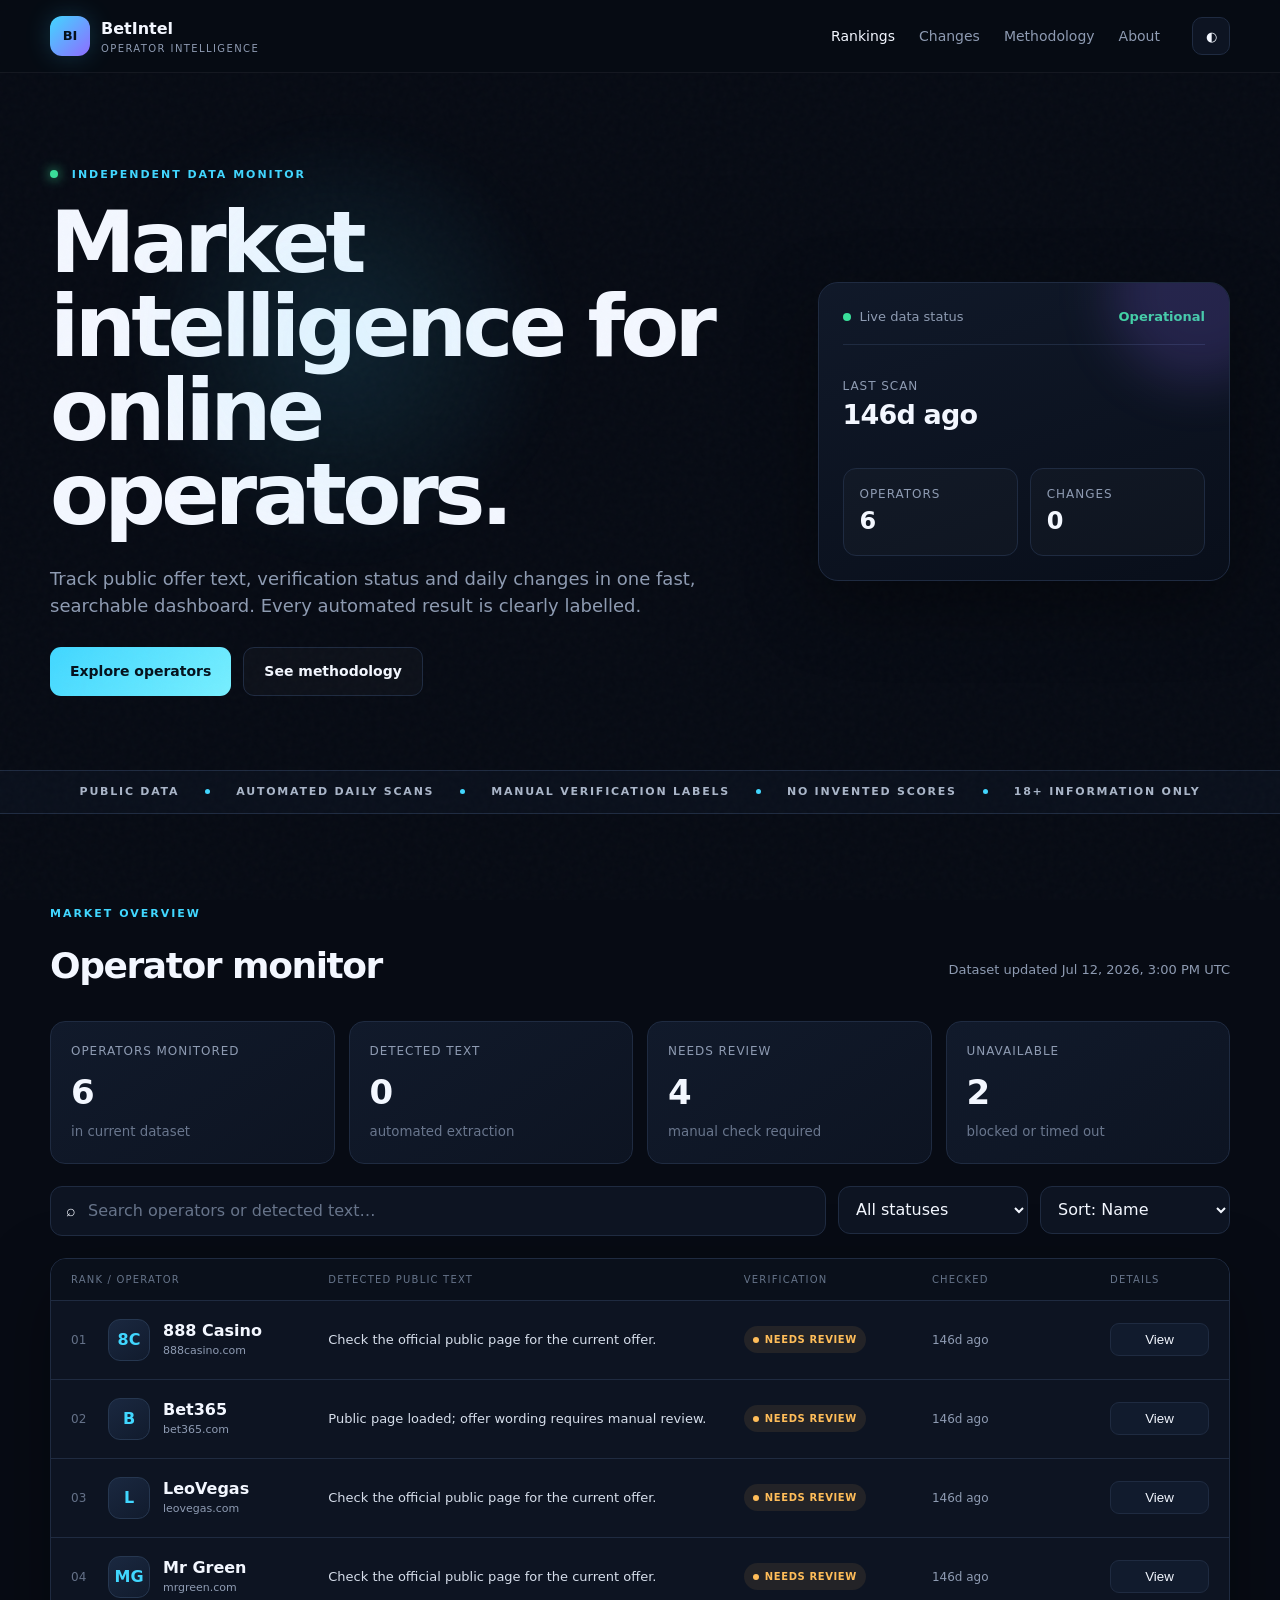
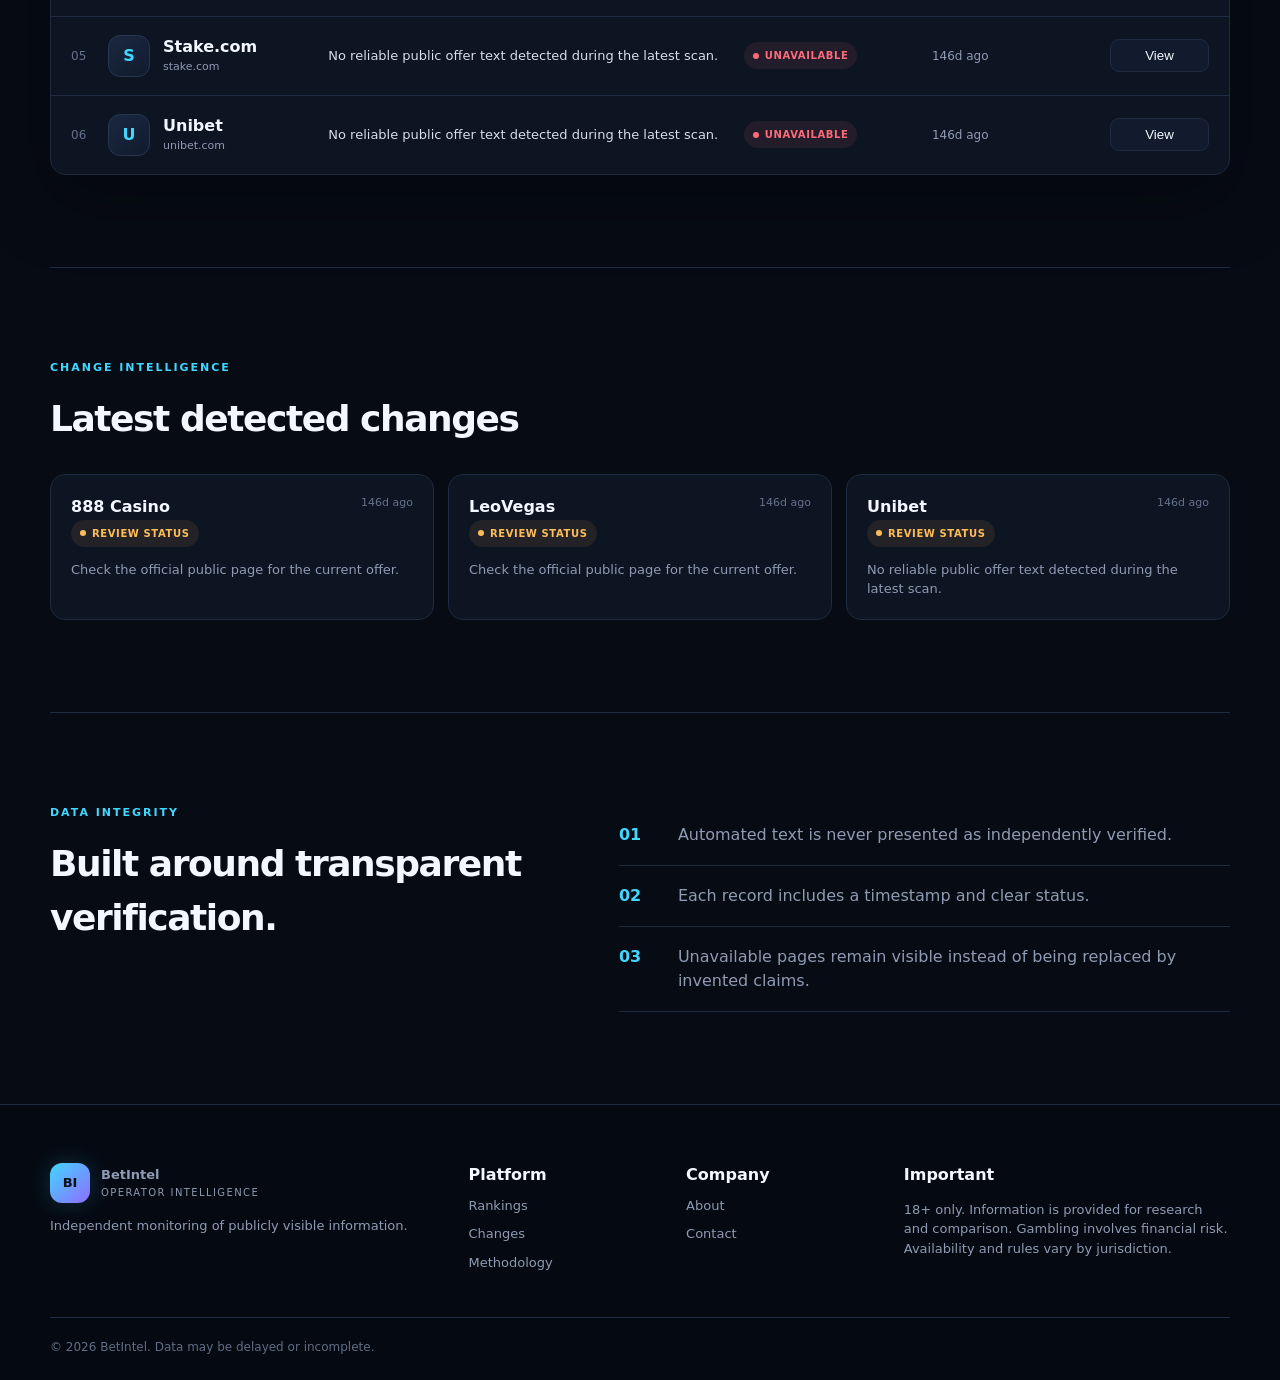
==== index.html @ 01977782 "Add files via upload" ====
<!doctype html>
<html lang="en">
<head>
  <meta charset="utf-8">
  <meta name="viewport" content="width=device-width,initial-scale=1">
  <meta name="description" content="BetIntel is an independent data dashboard monitoring publicly visible operator information, verification status and changes.">
  <meta name="theme-color" content="#070b14">
  <title>BetIntel — Operator Intelligence</title>
  <link rel="icon" href="assets/favicon.svg" type="image/svg+xml">
  <link rel="stylesheet" href="styles.css">
  <script src="app.js" defer></script>
</head>
<body>
  <div class="noise" aria-hidden="true"></div>
  <header class="topbar">
    <a class="brand" href="#top" aria-label="BetIntel home">
      <span class="brand-mark">BI</span>
      <span><strong>BetIntel</strong><small>Operator Intelligence</small></span>
    </a>
    <nav class="topnav" aria-label="Primary navigation">
      <a class="active" href="#rankings">Rankings</a>
      <a href="#changes">Changes</a>
      <a href="methodology.html">Methodology</a>
      <a href="about.html">About</a>
    </nav>
    <button id="theme-toggle" class="icon-button" type="button" aria-label="Toggle theme">◐</button>
  </header>

  <main id="top">
    <section class="hero wrap">
      <div class="hero-copy">
        <p class="kicker"><span></span> INDEPENDENT DATA MONITOR</p>
        <h1>Market intelligence for online operators.</h1>
        <p>Track public offer text, verification status and daily changes in one fast, searchable dashboard. Every automated result is clearly labelled.</p>
        <div class="hero-actions">
          <a class="primary-button" href="#rankings">Explore operators</a>
          <a class="secondary-button" href="methodology.html">See methodology</a>
        </div>
      </div>
      <div class="hero-panel">
        <div class="pulse-row"><span class="pulse"></span><span>Live data status</span><strong id="system-status">Loading</strong></div>
        <div class="big-stat"><span>Last scan</span><strong id="hero-updated">—</strong></div>
        <div class="mini-grid">
          <div><span>Operators</span><strong id="hero-operators">0</strong></div>
          <div><span>Changes</span><strong id="hero-changes">0</strong></div>
        </div>
      </div>
    </section>

    <section class="ticker" aria-label="Platform status">
      <div class="ticker-track">
        <span>PUBLIC DATA</span><i></i><span>AUTOMATED DAILY SCANS</span><i></i><span>MANUAL VERIFICATION LABELS</span><i></i><span>NO INVENTED SCORES</span><i></i><span>18+ INFORMATION ONLY</span>
      </div>
    </section>

    <section class="wrap dashboard" id="rankings">
      <div class="section-heading">
        <div><p class="kicker">MARKET OVERVIEW</p><h2>Operator monitor</h2></div>
        <p id="last-updated" class="update-label">Loading latest dataset…</p>
      </div>

      <div class="metric-grid">
        <article class="metric"><span>Operators monitored</span><strong id="metric-total">0</strong><small>in current dataset</small></article>
        <article class="metric"><span>Detected text</span><strong id="metric-detected">0</strong><small>automated extraction</small></article>
        <article class="metric"><span>Needs review</span><strong id="metric-review">0</strong><small>manual check required</small></article>
        <article class="metric"><span>Unavailable</span><strong id="metric-unavailable">0</strong><small>blocked or timed out</small></article>
      </div>

      <div class="controls">
        <label class="search-box"><span>⌕</span><input id="search-input" type="search" placeholder="Search operators or detected text…" autocomplete="off"></label>
        <select id="status-filter" aria-label="Filter by status">
          <option value="all">All statuses</option>
          <option value="scraped">Detected</option>
          <option value="needs-review">Needs review</option>
          <option value="unavailable">Unavailable</option>
        </select>
        <select id="sort-select" aria-label="Sort operators">
          <option value="name">Sort: Name</option>
          <option value="status">Sort: Status</option>
          <option value="recent">Sort: Most recent</option>
        </select>
      </div>

      <div class="table-shell">
        <div class="table-head">
          <span>Rank / Operator</span><span>Detected public text</span><span>Verification</span><span>Checked</span><span>Details</span>
        </div>
        <div id="operator-list" class="operator-list" aria-live="polite"></div>
        <div id="empty-state" class="empty-state" hidden><strong>No matching operators</strong><span>Try a different search or filter.</span></div>
      </div>
    </section>

    <section class="wrap change-section" id="changes">
      <div class="section-heading"><div><p class="kicker">CHANGE INTELLIGENCE</p><h2>Latest detected changes</h2></div></div>
      <div id="change-list" class="change-grid"></div>
    </section>

    <section class="wrap trust-strip">
      <div><p class="kicker">DATA INTEGRITY</p><h2>Built around transparent verification.</h2></div>
      <div class="trust-points">
        <p><strong>01</strong><span>Automated text is never presented as independently verified.</span></p>
        <p><strong>02</strong><span>Each record includes a timestamp and clear status.</span></p>
        <p><strong>03</strong><span>Unavailable pages remain visible instead of being replaced by invented claims.</span></p>
      </div>
    </section>
  </main>

  <footer>
    <div class="wrap footer-grid">
      <div><a class="brand footer-brand" href="#top"><span class="brand-mark">BI</span><span><strong>BetIntel</strong><small>Operator Intelligence</small></span></a><p>Independent monitoring of publicly visible information.</p></div>
      <div><strong>Platform</strong><a href="#rankings">Rankings</a><a href="#changes">Changes</a><a href="methodology.html">Methodology</a></div>
      <div><strong>Company</strong><a href="about.html">About</a><a href="contact.html">Contact</a></div>
      <div class="legal"><strong>Important</strong><p>18+ only. Information is provided for research and comparison. Gambling involves financial risk. Availability and rules vary by jurisdiction.</p></div>
    </div>
    <div class="wrap copyright">© <span id="year"></span> BetIntel. Data may be delayed or incomplete.</div>
  </footer>

  <dialog id="detail-dialog">
    <button id="dialog-close" class="dialog-close" aria-label="Close">×</button>
    <div id="dialog-content"></div>
  </dialog>
</body>
</html>
---- styles.css ----
:root{--bg:#070b14;--panel:#0d1422;--panel2:#111a2b;--line:#1f2b41;--text:#f3f7ff;--muted:#8e9bb2;--blue:#41d7ff;--violet:#8f6cff;--green:#39df9a;--amber:#ffbd59;--red:#ff6b7a;--shadow:0 24px 70px rgba(0,0,0,.35)}
*{box-sizing:border-box}html{scroll-behavior:smooth}body{margin:0;background:var(--bg);color:var(--text);font-family:Inter,ui-sans-serif,system-ui,-apple-system,BlinkMacSystemFont,"Segoe UI",sans-serif;line-height:1.5}.noise{position:fixed;inset:0;pointer-events:none;opacity:.035;background-image:url("data:image/svg+xml,%3Csvg viewBox='0 0 180 180' xmlns='http://www.w3.org/2000/svg'%3E%3Cfilter id='n'%3E%3CfeTurbulence type='fractalNoise' baseFrequency='.9' numOctaves='4' stitchTiles='stitch'/%3E%3C/filter%3E%3Crect width='100%25' height='100%25' filter='url(%23n)' opacity='.65'/%3E%3C/svg%3E")}.wrap{width:min(1180px,calc(100% - 40px));margin-inline:auto}.topbar{position:sticky;top:0;z-index:20;display:flex;align-items:center;gap:32px;padding:16px max(20px,calc((100% - 1180px)/2));background:rgba(7,11,20,.82);backdrop-filter:blur(18px);border-bottom:1px solid rgba(255,255,255,.06)}.brand{display:flex;align-items:center;gap:11px;color:var(--text);text-decoration:none;min-width:max-content}.brand-mark{display:grid;place-items:center;width:40px;height:40px;border-radius:12px;background:linear-gradient(135deg,var(--blue),var(--violet));color:#06101b;font-size:13px;font-weight:900;box-shadow:0 0 26px rgba(65,215,255,.2)}.brand strong,.brand small{display:block}.brand small{font-size:10px;letter-spacing:.14em;text-transform:uppercase;color:var(--muted)}.topnav{display:flex;gap:24px;margin-left:auto}.topnav a{color:var(--muted);text-decoration:none;font-size:14px}.topnav a:hover,.topnav a.active{color:var(--text)}.icon-button{border:1px solid var(--line);color:var(--text);background:var(--panel);width:38px;height:38px;border-radius:10px;cursor:pointer}.hero{min-height:610px;display:grid;grid-template-columns:1.25fr .75fr;gap:80px;align-items:center;padding-block:94px 74px}.hero:before{content:"";position:absolute;left:8%;top:100px;width:480px;height:480px;border-radius:50%;background:radial-gradient(circle,rgba(65,215,255,.12),transparent 65%);filter:blur(16px);pointer-events:none}.kicker{font-size:11px;letter-spacing:.18em;font-weight:800;color:var(--blue);margin:0 0 16px}.kicker span{display:inline-block;width:8px;height:8px;border-radius:50%;background:var(--green);box-shadow:0 0 12px var(--green);margin-right:8px}.hero h1{font-size:clamp(48px,7vw,86px);line-height:.98;letter-spacing:-.055em;margin:0;max-width:850px}.hero-copy>p:not(.kicker){font-size:18px;color:var(--muted);max-width:680px;margin:28px 0}.hero-actions{display:flex;gap:12px}.primary-button,.secondary-button{display:inline-flex;align-items:center;justify-content:center;padding:13px 20px;border-radius:11px;text-decoration:none;font-weight:750;font-size:14px}.primary-button{background:linear-gradient(135deg,var(--blue),#78efff);color:#04111d}.secondary-button{border:1px solid var(--line);color:var(--text);background:rgba(255,255,255,.025)}.hero-panel{position:relative;padding:24px;border:1px solid var(--line);border-radius:20px;background:linear-gradient(160deg,rgba(17,26,43,.96),rgba(9,15,27,.96));box-shadow:var(--shadow);overflow:hidden}.hero-panel:after{content:"";position:absolute;width:180px;height:180px;border-radius:50%;right:-60px;top:-80px;background:rgba(143,108,255,.18);filter:blur(25px)}.pulse-row{display:flex;align-items:center;gap:9px;color:var(--muted);font-size:13px;border-bottom:1px solid var(--line);padding-bottom:18px}.pulse-row strong{margin-left:auto;color:var(--green)}.pulse{width:8px;height:8px;border-radius:50%;background:var(--green);box-shadow:0 0 0 0 rgba(57,223,154,.5);animation:pulse 2s infinite}@keyframes pulse{70%{box-shadow:0 0 0 9px rgba(57,223,154,0)}}.big-stat{padding:32px 0}.big-stat span,.mini-grid span,.metric span{display:block;color:var(--muted);font-size:12px;text-transform:uppercase;letter-spacing:.08em}.big-stat strong{font-size:27px;letter-spacing:-.03em}.mini-grid{display:grid;grid-template-columns:1fr 1fr;gap:12px}.mini-grid div{padding:16px;border:1px solid var(--line);border-radius:13px;background:rgba(255,255,255,.02)}.mini-grid strong{font-size:24px}.ticker{border-block:1px solid var(--line);overflow:hidden;background:#0a101c}.ticker-track{display:flex;align-items:center;justify-content:center;gap:26px;min-width:max-content;padding:13px 24px;color:#aab6c9;font-size:11px;font-weight:800;letter-spacing:.16em}.ticker i{width:5px;height:5px;border-radius:50%;background:var(--blue)}.dashboard,.change-section,.trust-strip{padding-block:92px}.section-heading{display:flex;align-items:end;justify-content:space-between;gap:24px;margin-bottom:28px}.section-heading h2,.trust-strip h2{font-size:36px;letter-spacing:-.04em;margin:0}.update-label{color:var(--muted);font-size:13px}.metric-grid{display:grid;grid-template-columns:repeat(4,1fr);gap:14px;margin-bottom:20px}.metric{padding:20px;border:1px solid var(--line);border-radius:15px;background:linear-gradient(145deg,var(--panel2),var(--panel))}.metric strong{display:block;font-size:34px;margin:7px 0 1px}.metric small{color:#69768d}.controls{display:grid;grid-template-columns:1fr 190px 190px;gap:12px;margin:22px 0}.search-box{display:flex;align-items:center;gap:10px;padding:0 15px;border:1px solid var(--line);border-radius:12px;background:var(--panel)}.search-box input,select{width:100%;height:48px;border:0;outline:0;background:transparent;color:var(--text);font:inherit}.search-box input::placeholder{color:#67748a}select{padding:0 13px;border:1px solid var(--line);border-radius:12px;background:var(--panel)}select option{background:var(--panel)}.table-shell{border:1px solid var(--line);border-radius:16px;overflow:hidden;background:var(--panel);box-shadow:var(--shadow)}.table-head,.operator-row{display:grid;grid-template-columns:1.2fr 2fr .85fr .8fr .5fr;gap:20px;align-items:center}.table-head{padding:13px 20px;background:#0a101b;color:#66748a;font-size:10px;text-transform:uppercase;letter-spacing:.12em}.operator-row{padding:18px 20px;border-top:1px solid var(--line);transition:.18s}.operator-row:hover{background:rgba(65,215,255,.025)}.operator-name{display:flex;align-items:center;gap:13px}.rank{color:#647188;font-size:12px;width:24px}.avatar{display:grid;place-items:center;width:42px;height:42px;border-radius:12px;background:linear-gradient(145deg,#1a2840,#111b2d);border:1px solid #263750;font-weight:850;color:var(--blue)}.operator-name strong,.operator-name small{display:block}.operator-name small{color:var(--muted);font-size:11px}.offer-text{color:#d6deeb;font-size:13px}.badge{display:inline-flex;align-items:center;gap:6px;width:max-content;padding:6px 9px;border-radius:99px;font-size:10px;font-weight:850;text-transform:uppercase;letter-spacing:.06em}.badge:before{content:"";width:6px;height:6px;border-radius:50%;background:currentColor}.badge.scraped{color:var(--green);background:rgba(57,223,154,.09)}.badge.needs-review{color:var(--amber);background:rgba(255,189,89,.09)}.badge.unavailable{color:var(--red);background:rgba(255,107,122,.09)}.checked{font-size:12px;color:var(--muted)}.detail-button{border:1px solid var(--line);background:#111b2d;color:var(--text);padding:8px 10px;border-radius:9px;cursor:pointer}.empty-state{padding:50px;text-align:center}.empty-state strong,.empty-state span{display:block}.empty-state span{color:var(--muted)}.change-section{border-top:1px solid var(--line)}.change-grid{display:grid;grid-template-columns:repeat(3,1fr);gap:14px}.change-card{padding:20px;border:1px solid var(--line);border-radius:15px;background:var(--panel)}.change-card .change-top{display:flex;justify-content:space-between;gap:20px}.change-card p{color:var(--muted);font-size:13px;margin-bottom:0}.change-card time{color:#65738a;font-size:11px}.trust-strip{display:grid;grid-template-columns:1fr 1.25fr;gap:80px;border-top:1px solid var(--line)}.trust-points p{display:grid;grid-template-columns:44px 1fr;gap:15px;margin:0;padding:18px 0;border-bottom:1px solid var(--line)}.trust-points strong{color:var(--blue)}.trust-points span{color:var(--muted)}footer{border-top:1px solid var(--line);background:#050912;padding:58px 0 24px}.footer-grid{display:grid;grid-template-columns:1.5fr .7fr .7fr 1.3fr;gap:42px}.footer-grid>div>a:not(.brand),.footer-grid>div>strong{display:block;margin-bottom:9px}.footer-grid a{color:var(--muted);text-decoration:none;font-size:13px}.footer-grid p{color:var(--muted);font-size:13px}.copyright{border-top:1px solid var(--line);margin-top:36px;padding-top:20px;color:#5f6d83;font-size:12px}dialog{width:min(620px,calc(100% - 28px));border:1px solid var(--line);border-radius:18px;background:var(--panel);color:var(--text);padding:28px;box-shadow:0 30px 100px #000}dialog::backdrop{background:rgba(2,5,10,.76);backdrop-filter:blur(7px)}.dialog-close{float:right;border:0;background:transparent;color:var(--muted);font-size:28px;cursor:pointer}.dialog-grid{display:grid;grid-template-columns:1fr 1fr;gap:12px;margin-top:20px}.dialog-field{padding:14px;border:1px solid var(--line);border-radius:12px}.dialog-field span,.dialog-field strong{display:block}.dialog-field span{font-size:10px;text-transform:uppercase;color:var(--muted);letter-spacing:.08em}.dialog-offer{padding:18px;border-radius:13px;background:#09111f;border:1px solid var(--line);margin-top:18px;color:#dce5f4}.static-page{padding:90px 0;min-height:70vh}.static-page h1{font-size:58px;letter-spacing:-.05em}.static-page h2{margin-top:40px}.static-page p,.static-page li{color:var(--muted);max-width:760px}.static-card{padding:24px;border:1px solid var(--line);border-radius:16px;background:var(--panel);margin:18px 0}
body.light{--bg:#f4f7fb;--panel:#fff;--panel2:#f9fbfe;--line:#dce3ed;--text:#101827;--muted:#647087;--shadow:0 24px 70px rgba(40,55,80,.12)}body.light .topbar{background:rgba(244,247,251,.84)}body.light footer{background:#eef2f8}body.light .table-head,body.light .ticker{background:#eef3f9}body.light .offer-text{color:#29364a}
@media(max-width:900px){.topnav{display:none}.hero{grid-template-columns:1fr;gap:40px;min-height:auto;padding-top:70px}.hero-panel{max-width:600px}.metric-grid{grid-template-columns:1fr 1fr}.table-head{display:none}.operator-row{grid-template-columns:1fr auto}.operator-row>:nth-child(2){grid-column:1/-1}.operator-row>:nth-child(4){display:none}.operator-row>:nth-child(3){grid-column:1}.operator-row>:nth-child(5){grid-column:2;grid-row:1}.change-grid{grid-template-columns:1fr 1fr}.trust-strip{grid-template-columns:1fr;gap:30px}.footer-grid{grid-template-columns:1fr 1fr}}
@media(max-width:620px){.wrap{width:min(100% - 24px,1180px)}.topbar{padding:12px}.brand small{display:none}.hero{padding-block:58px}.hero h1{font-size:48px}.hero-actions{flex-direction:column;align-items:stretch}.metric-grid,.change-grid,.footer-grid,.dialog-grid{grid-template-columns:1fr}.controls{grid-template-columns:1fr}.section-heading{align-items:start;flex-direction:column}.operator-row{padding:15px}.offer-text{font-size:12px}.ticker-track{justify-content:flex-start}.static-page h1{font-size:43px}}
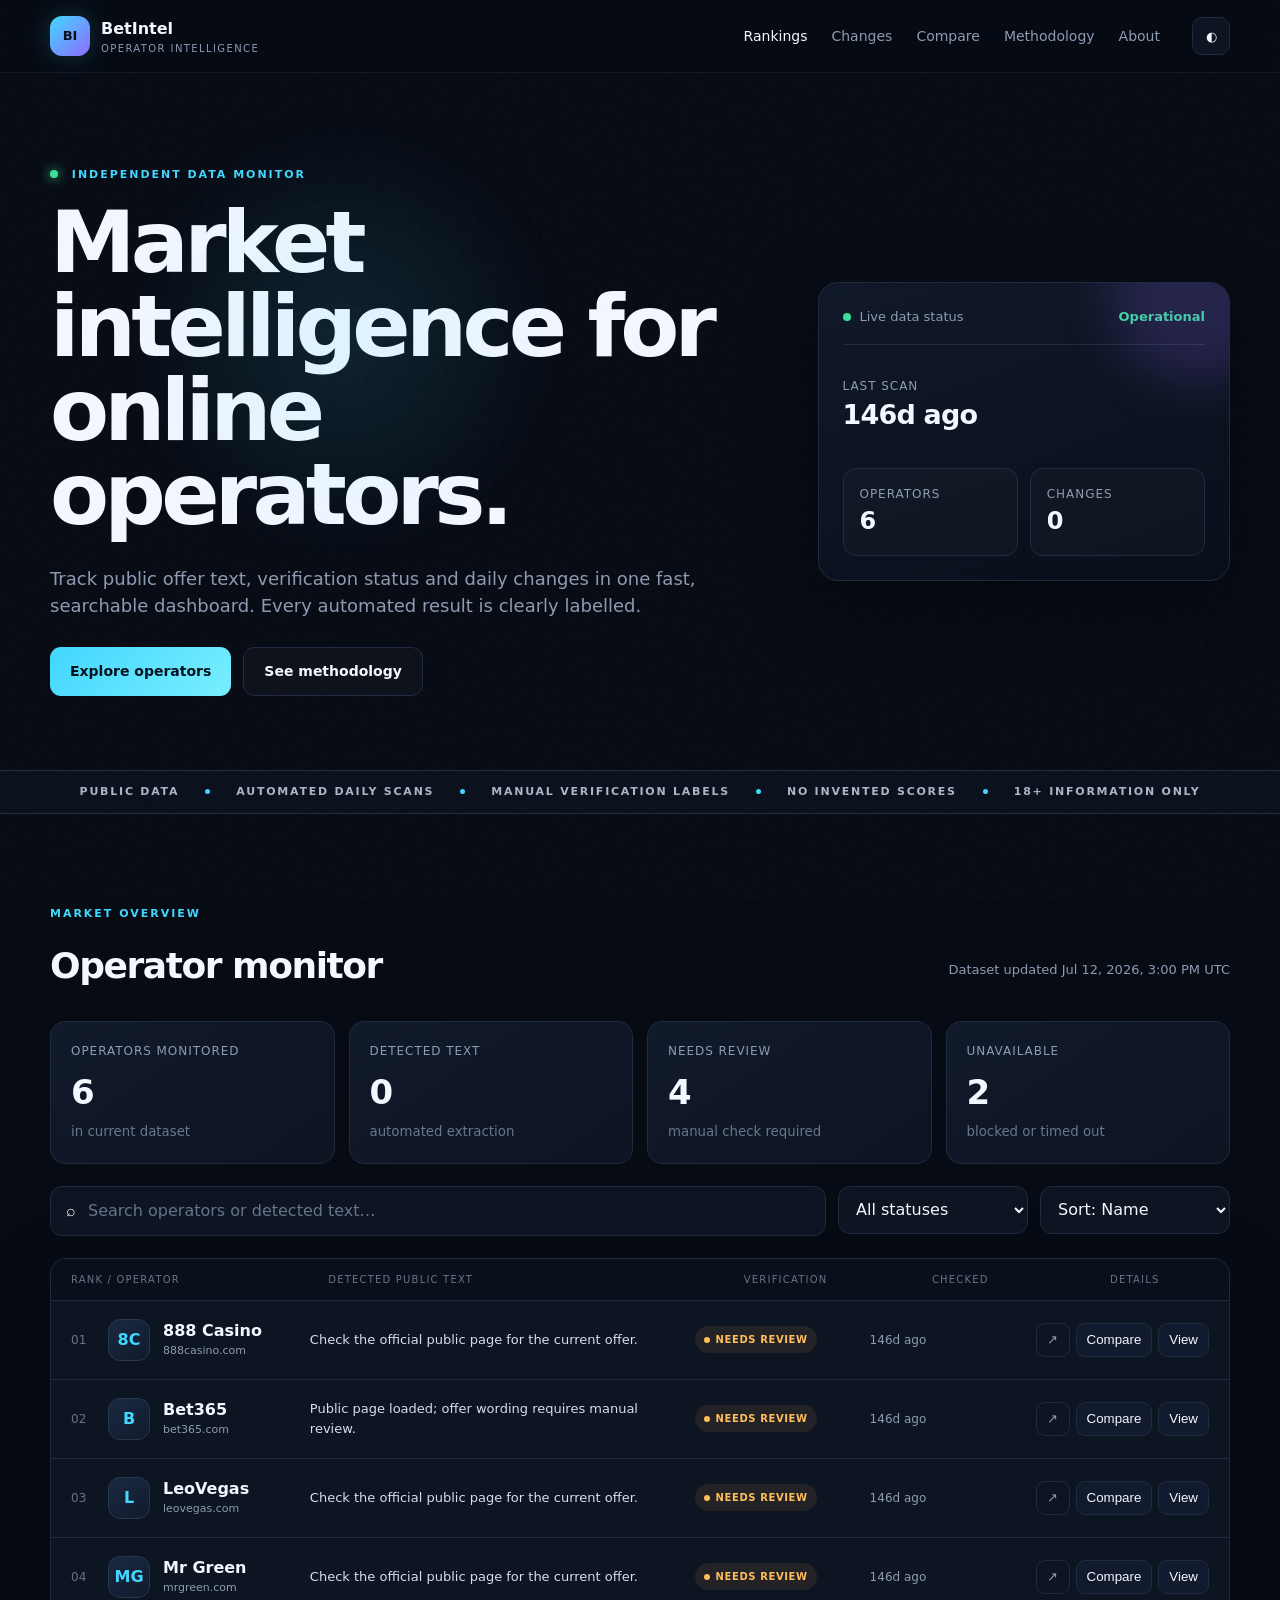
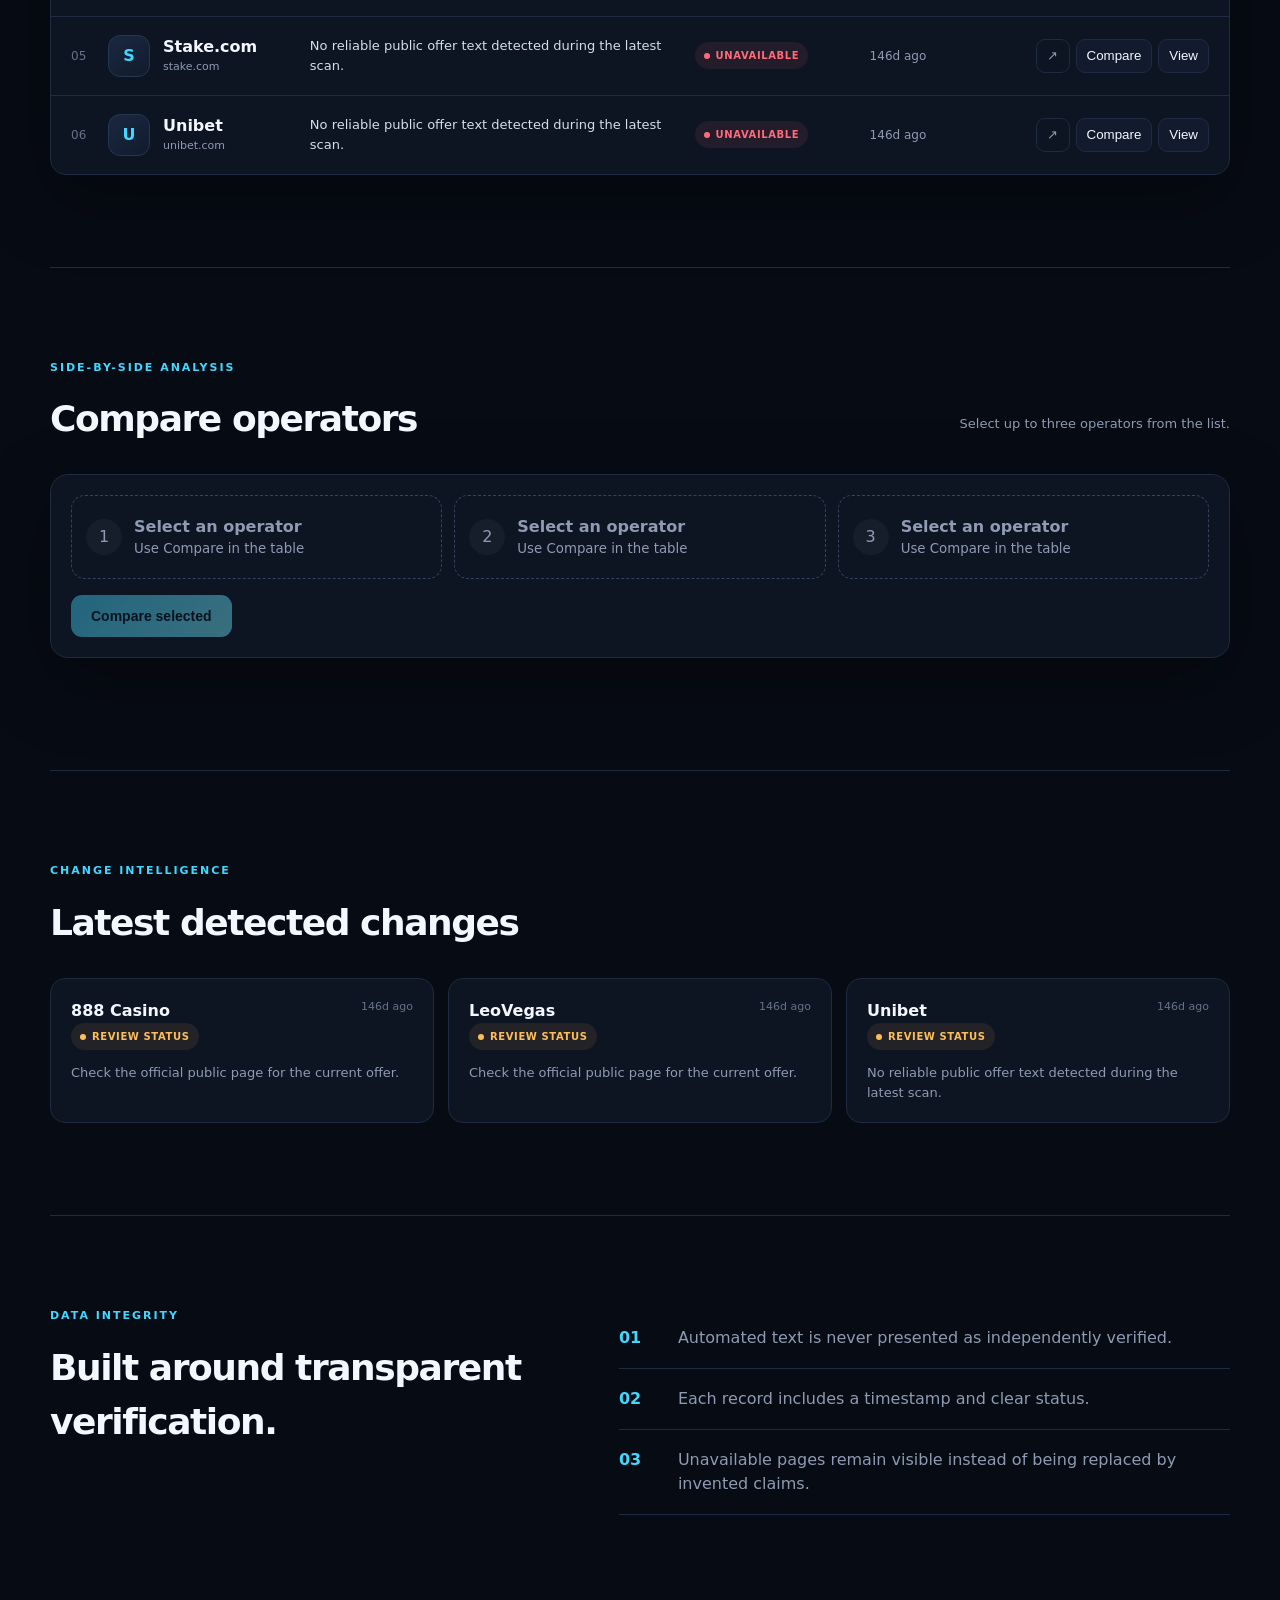
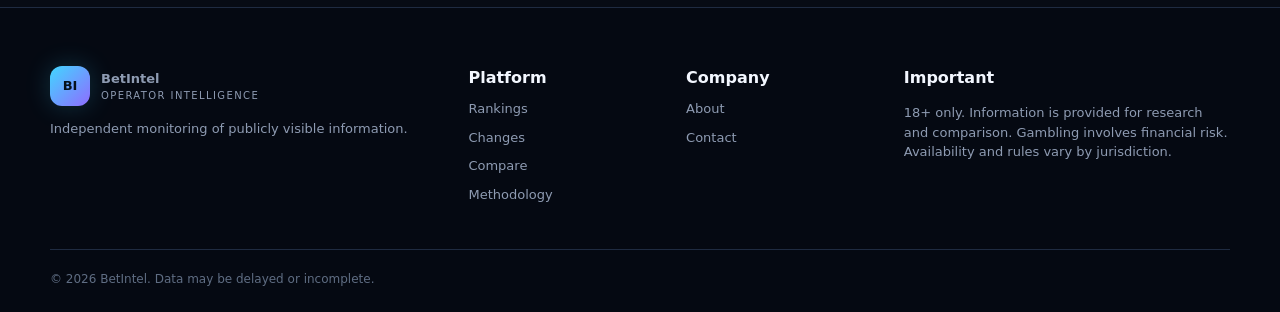
==== commit 8b212bb5: "Add files via upload" ====
--- a/index.html
+++ b/index.html
@@ -20,6 +20,7 @@
     <nav class="topnav" aria-label="Primary navigation">
       <a class="active" href="#rankings">Rankings</a>
       <a href="#changes">Changes</a>
+      <a href="#compare">Compare</a>
       <a href="methodology.html">Methodology</a>
       <a href="about.html">About</a>
     </nav>
@@ -90,6 +91,18 @@
       </div>
     </section>
 
+    <section class="wrap compare-section" id="compare">
+      <div class="section-heading">
+        <div><p class="kicker">SIDE-BY-SIDE ANALYSIS</p><h2>Compare operators</h2></div>
+        <p class="update-label">Select up to three operators from the list.</p>
+      </div>
+      <div class="compare-builder">
+        <div id="compare-slots" class="compare-slots"></div>
+        <button id="compare-button" class="primary-button compare-action" type="button" disabled>Compare selected</button>
+      </div>
+      <div id="compare-result" class="compare-result" aria-live="polite"></div>
+    </section>
+
     <section class="wrap change-section" id="changes">
       <div class="section-heading"><div><p class="kicker">CHANGE INTELLIGENCE</p><h2>Latest detected changes</h2></div></div>
       <div id="change-list" class="change-grid"></div>
@@ -108,12 +121,18 @@
   <footer>
     <div class="wrap footer-grid">
       <div><a class="brand footer-brand" href="#top"><span class="brand-mark">BI</span><span><strong>BetIntel</strong><small>Operator Intelligence</small></span></a><p>Independent monitoring of publicly visible information.</p></div>
-      <div><strong>Platform</strong><a href="#rankings">Rankings</a><a href="#changes">Changes</a><a href="methodology.html">Methodology</a></div>
+      <div><strong>Platform</strong><a href="#rankings">Rankings</a><a href="#changes">Changes</a>
+      <a href="#compare">Compare</a><a href="methodology.html">Methodology</a></div>
       <div><strong>Company</strong><a href="about.html">About</a><a href="contact.html">Contact</a></div>
       <div class="legal"><strong>Important</strong><p>18+ only. Information is provided for research and comparison. Gambling involves financial risk. Availability and rules vary by jurisdiction.</p></div>
     </div>
     <div class="wrap copyright">© <span id="year"></span> BetIntel. Data may be delayed or incomplete.</div>
   </footer>
+
+  <dialog id="history-dialog">
+    <button id="history-close" class="dialog-close" aria-label="Close">×</button>
+    <div id="history-content"></div>
+  </dialog>
 
   <dialog id="detail-dialog">
     <button id="dialog-close" class="dialog-close" aria-label="Close">×</button>
--- a/styles.css
+++ b/styles.css
@@ -3,3 +3,8 @@
 body.light{--bg:#f4f7fb;--panel:#fff;--panel2:#f9fbfe;--line:#dce3ed;--text:#101827;--muted:#647087;--shadow:0 24px 70px rgba(40,55,80,.12)}body.light .topbar{background:rgba(244,247,251,.84)}body.light footer{background:#eef2f8}body.light .table-head,body.light .ticker{background:#eef3f9}body.light .offer-text{color:#29364a}
 @media(max-width:900px){.topnav{display:none}.hero{grid-template-columns:1fr;gap:40px;min-height:auto;padding-top:70px}.hero-panel{max-width:600px}.metric-grid{grid-template-columns:1fr 1fr}.table-head{display:none}.operator-row{grid-template-columns:1fr auto}.operator-row>:nth-child(2){grid-column:1/-1}.operator-row>:nth-child(4){display:none}.operator-row>:nth-child(3){grid-column:1}.operator-row>:nth-child(5){grid-column:2;grid-row:1}.change-grid{grid-template-columns:1fr 1fr}.trust-strip{grid-template-columns:1fr;gap:30px}.footer-grid{grid-template-columns:1fr 1fr}}
 @media(max-width:620px){.wrap{width:min(100% - 24px,1180px)}.topbar{padding:12px}.brand small{display:none}.hero{padding-block:58px}.hero h1{font-size:48px}.hero-actions{flex-direction:column;align-items:stretch}.metric-grid,.change-grid,.footer-grid,.dialog-grid{grid-template-columns:1fr}.controls{grid-template-columns:1fr}.section-heading{align-items:start;flex-direction:column}.operator-row{padding:15px}.offer-text{font-size:12px}.ticker-track{justify-content:flex-start}.static-page h1{font-size:43px}}
+/* V2.1 — compare and history */
+.compare-section{padding-block:92px;border-top:1px solid var(--line)}.compare-builder{padding:20px;border:1px solid var(--line);border-radius:18px;background:var(--panel);box-shadow:var(--shadow)}.compare-slots{display:grid;grid-template-columns:repeat(3,1fr);gap:12px}.compare-slot{min-height:84px;display:flex;align-items:center;gap:12px;padding:14px;border:1px dashed #33445f;border-radius:14px;color:var(--muted)}.compare-slot>span:not(.avatar){display:grid;place-items:center;width:36px;height:36px;border-radius:50%;background:rgba(255,255,255,.04)}.compare-slot strong,.compare-slot small{display:block}.compare-slot small{color:var(--muted)}.compare-slot.filled{border-style:solid;background:rgba(65,215,255,.025)}.compare-slot button{margin-left:auto;border:0;background:transparent;color:var(--muted);font-size:22px;cursor:pointer}.compare-action{border:0;margin-top:16px;cursor:pointer}.compare-action:disabled{opacity:.42;cursor:not-allowed}.compare-result{margin-top:20px}.comparison-table{border:1px solid var(--line);border-radius:16px;overflow:hidden;background:var(--panel)}.comparison-row{display:grid;grid-template-columns:180px repeat(3,minmax(0,1fr));border-top:1px solid var(--line)}.comparison-row:first-child{border-top:0}.comparison-row>*{padding:15px;border-left:1px solid var(--line);font-size:13px;overflow-wrap:anywhere}.comparison-row>*:first-child{border-left:0;color:var(--muted)}.comparison-head{background:#0a101b}.comparison-note,.dialog-note{color:var(--muted);font-size:12px}.row-actions{display:flex;justify-content:flex-end;gap:6px}.icon-detail{width:34px;height:34px;border:1px solid var(--line);border-radius:9px;background:transparent;color:var(--muted);cursor:pointer}.select-button.selected{color:var(--green);border-color:rgba(57,223,154,.45);background:rgba(57,223,154,.08)}.history-timeline{margin-top:24px}.history-timeline article{position:relative;display:grid;grid-template-columns:20px 1fr;gap:12px;padding-bottom:24px}.history-timeline article:not(:last-child):before{content:"";position:absolute;left:6px;top:15px;bottom:0;width:1px;background:var(--line)}.timeline-dot{position:relative;z-index:1;width:13px;height:13px;margin-top:5px;border-radius:50%;background:var(--blue);box-shadow:0 0 0 5px rgba(65,215,255,.1)}.timeline-meta{display:flex;justify-content:space-between;gap:16px}.timeline-meta time{color:var(--muted);font-size:11px}.history-timeline p{color:#d6deeb;margin:8px 0 10px}.dialog-actions{margin-top:16px}.dialog-actions button{cursor:pointer}
+body.light .comparison-head{background:#eef3f9}body.light .history-timeline p{color:#29364a}
+@media(max-width:900px){.compare-slots{grid-template-columns:1fr}.comparison-row{grid-template-columns:130px repeat(3,minmax(180px,1fr))}.comparison-table{overflow-x:auto}.operator-row{grid-template-columns:1fr auto}.operator-row .row-actions{grid-column:2;grid-row:1/4;flex-direction:column}.operator-row>:nth-child(5){grid-column:auto;grid-row:auto}}
+@media(max-width:620px){.comparison-row{grid-template-columns:110px repeat(3,minmax(170px,1fr))}.row-actions .detail-button{font-size:11px;padding:7px 8px}}
